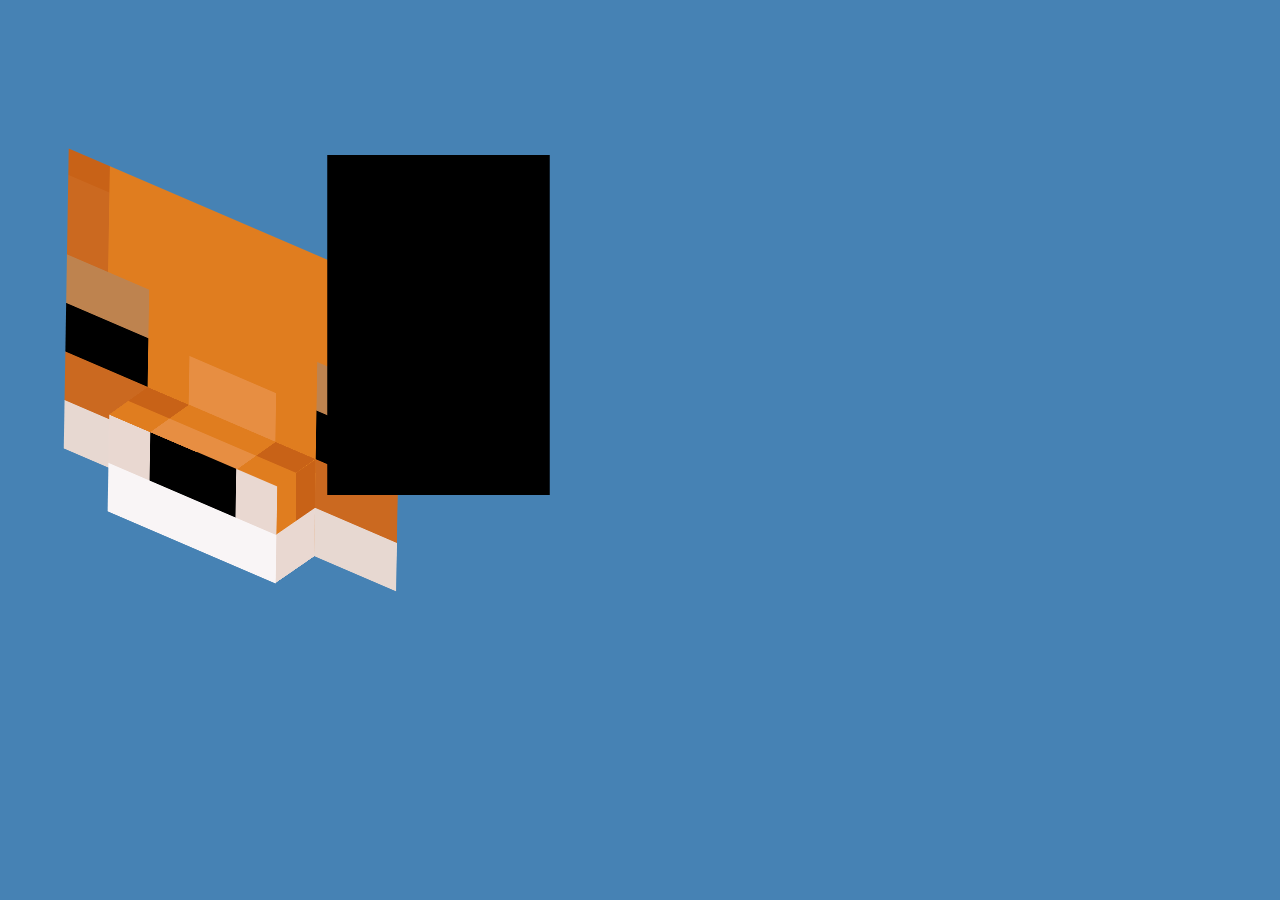
==== index.html @ 478eda70 "Cambios al hocico" ====
<!DOCTYPE html>
<html>
  <head>
    <link rel="stylesheet" type="text/css" href="css.css">
  </head>

  <div class="zorro">
      <div class="cabeza">
        <div class="cabeza_frontal">
          <div class="mancha1_i"></div>
          <div class="mancha2_i"></div>
          <div class="mancha3_i"></div>
          <div class="ojo_i"></div>
          <div class="mancha4_i"></div>
          <div class="mancha5_i"></div>
          <div class="macha_arriba_nariz"></div>
          <div class="mancha1_d"></div>
          <div class="mancha2_d"></div>
          <div class="mancha3_d"></div>
          <div class="ojo_d"></div>
          <div class="mancha4_d"></div>
          <div class="mancha5_d"></div>
        </div>
        <div class="hocico">
          <div class="hocico_frontal">
            <div class="manchahocico1_i"></div>
            <div class="nariz"></div>
            <div class="manchahocico1_d"></div>
            <div class="boca_frontal"></div>
          </div>
          <div class="hocico_top">
            <div class="mancha_hocicoTop1_i"></div>
            <div class="mancha_hocicoTop2"></div>
            <div class="mancha_hocicoTop1_d"></div>
          </div>
          <div class="hocico_lateral">
            <div class="mancha_hocicoLateral1"></div>
            <div class="mancha_hocicoLateral2"></div>
          </div>
        </div>
        <div class="cabeza_lateral">
          
        </div>
      </div>
  </div>
</html>
---- css.css ----
* {
  margin: 0;
  padding: 0;
  box-sizing: border-box;
  background-color: steelblue;
}

.zorro {
  
}

.cabeza {
  position: relative;
  transform-style: preserve-3d;
}

.cabeza_frontal {
  position: absolute;
  top: 200px;
  left: 10px;
  height: 340px;
  width: 445px;
  background-color: #e07d1f;
  transform: rotateY(45deg) rotateX(20deg) rotateZ(20deg);
}

.mancha1_i {
  position: absolute;
  height: 30px;
  width: 55px;
  background-color: #c86217;
}

.mancha2_i {
  position: absolute;
  top: 30px;
  height: 90px;
  width: 55px;
  background-color: #cb6920;
}

.mancha3_i {
  position: absolute;
  top: 120px;
  height: 55px;
  width: 110px;
  background-color: #be834f;
}

.ojo_i {
  position: absolute;
  top: 175px;
  height: 55px;
  width: 110px;
  background-color: #000000;
}

.mancha4_i {
  position: absolute;
  top: 230px;
  height: 55px;
  width: 110px;
  background-color: #cb6920;
}

.mancha5_i {
  position: absolute;
  top: 285px;
  height: 55px;
  width: 110px;
  background-color: #e7d8d1;
}

.macha_arriba_nariz {
  position: absolute;
  top: 175px;
  left: 165px;
  height: 55px;
  width: 116px;
  background-color: #e78e42;
}

.mancha1_d {
  position: relative;
  float: right;
  height: 30px;
  width: 55px;
  background-color: #c86217;
}

.mancha2_d {
  position: relative;
  float: right;
  top: 30px;
  right: -55px;
  height: 90px;
  width: 55px;
  background-color: #cb6920;
}

.mancha3_d {
  position: absolute;
  top: 120px;
  right: 0;
  height: 55px;
  width: 110px;
  background-color: #be834f;
}

.ojo_d {
  position: absolute;
  top: 175px;
  right: 0;
  height: 55px;
  width: 110px;
  background-color: #000000;
}

.mancha4_d {
  position: absolute;
  top: 230px;
  right: 0;
  height: 55px;
  width: 110px;
  background-color: #cb6920;
}

.mancha5_d {
  position: absolute;
  top: 285px;
  right: 0px;
  height: 55px;
  width: 110px;
  background-color: #e7d8d1;
}

.hocico {
  position: absolute;
  transform: translateZ(1000px);
  transform-style: preserve-3d;
}

.hocico_frontal {
  position: absolute;
  top: 444px;
  left: 80px;
  height: 110px;
  width: 225px;
  background-color: #e07d1f;
  transform: rotateY(45deg) rotateX(20deg) rotateZ(20deg);
}

.manchahocico1_i {
  position: absolute;
  height: 55px;
  width: 55px;
  background-color: #e9d8d1;
}

.manchahocico1_d {
  position: relative;
  float: right;
  height: 55px;
  width: 55px;
  background-color: #e9d8d1;
}

.nariz {
  position: absolute;
  left: 55px;
  height: 55px;
  width: 116px;
  background-color: #000000;
}

.boca_frontal {
  position: absolute;
  top: 55px;
  height: 55px;
  width: 225px;
  background-color: #f9f5f6;
}

.hocico_top {
  position: absolute;
  top: 465px;
  left: 36px;
  height: 50px;
  width: 358px;
  background-color: #e07d1f;
  transform: rotateY(45deg) rotateX(-54deg) rotateZ(20deg) 
  translateZ(-50px) translateY(-23px);
}

.mancha_hocicoTop1_i {
  position: absolute;
  height: 25px;
  width: 88px;
  background-color: #c86217;
}

.mancha_hocicoTop1_d {
  position: relative;
  float: right;
  height: 25px;
  width: 85px;
  background-color: #c86217;
}

.mancha_hocicoTop2 {
  position: absolute;
  top: 25px;
  left: 88px;
  height: 25px;
  width: 185px;
  background-color: #e78e42;
}

.hocico_lateral {
  position: absolute;
  top: 473px;
  left: 182px;
  height: 98px;
  width: 225px;
  background-color: #e07d1f;
  transform: rotateY(100deg) rotateX(-2deg) rotateZ(7deg)
  translateX(-4px);
}

.mancha_hocicoLateral1 {
  position: relative;
  float: left;
  height: 50%;
  width: 110px;
  background-color: #c86217;
}

.mancha_hocicoLateral2 {
  position: relative;
  float: right;
  height: 50%;
  width: 100%;
  background-color: #e9d8d1;
}

.cabeza_lateral {
  position: absolute;
  top: 155px;
  left: 216px;
  height: 340px;
  width: 445px;
  background-color: #000000;
  transform: rotateY(60deg) rotateZ(0deg);
}
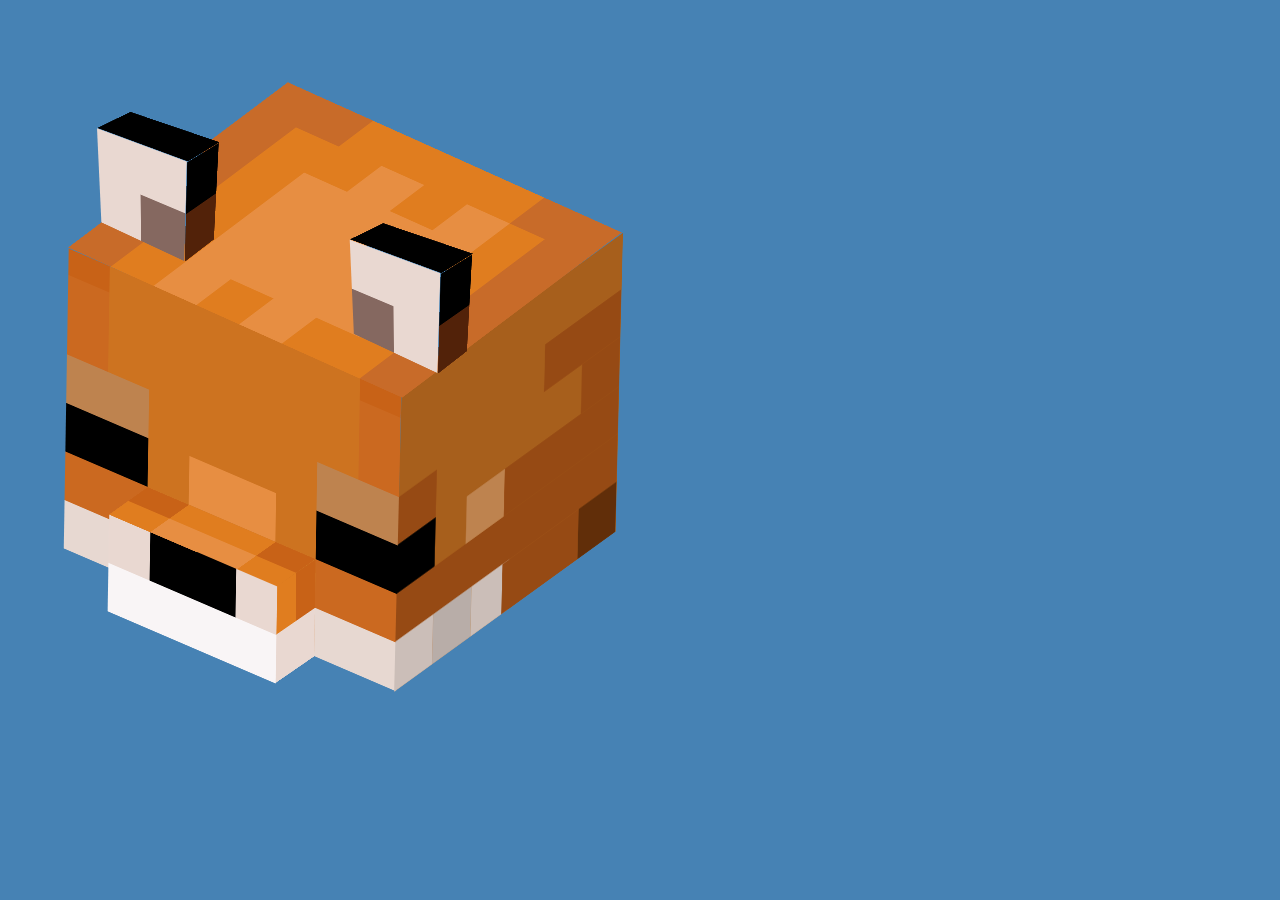
==== commit b2e58564: "Cabeza completa" ====
--- a/index.html
+++ b/index.html
@@ -39,8 +39,47 @@
           </div>
         </div>
         <div class="cabeza_lateral">
-          
+          <div class="macha_cabeza_lateral1_i"></div>
+          <div class="macha_cabeza_lateral2_i"></div>
+          <div class="macha_cabeza_lateral3_i"></div>
+          <div class="macha_cabeza_lateral4_i"></div>
+          <div class="macha_cabeza_lateral5_i"></div>
+          <div class="macha_cabeza_lateral6_i"></div>
+          <div class="macha_cabeza_lateral1_d"></div>
+          <div class="macha_cabeza_lateral2_d"></div>
+          <div class="macha_cabeza_lateral3_d"></div>
+          <div class="macha_cabeza_lateral31_d"></div>
+          <div class="macha_cabeza_lateral4_d"></div>
+          <div class="macha_cabeza_lateral5_d"></div>
         </div>
+        <div class="cabeza_top">
+          <div class="mancha_lateral_cabeza_top_i"></div>
+          <div class="mancha_cabeza_top1_i"></div>
+          <div class="mancha_cabeza_top2_i"></div>
+          <div class="mancha_cabeza_top3_i"></div>
+          <div class="mancha_cabeza_top4_i"></div>
+          <div class="mancha_cabeza_top5_i"></div>
+          <div class="mancha_lateral_cabeza_top_d"></div>
+          <div class="mancha_cabeza_top1_d"></div>
+        </div>
+      </div>
+      <div class="oreja_i">
+        <div class="orejai_frontal">
+          <div class="mancha_orejai_frontal"></div>
+        </div>
+        <div class="orejai_lateral">
+          <div class="mancha_orejai_lateral"></div>
+        </div>
+        <div class="orejai_top"></div>
+      </div>
+      <div class="oreja_d">
+        <div class="orejad_frontal">
+          <div class="mancha_orejad_frontal"></div>
+        </div>
+        <div class="orejad_lateral">
+          <div class="mancha_orejad_lateral"></div>
+        </div>
+        <div class="orejad_top"></div>
       </div>
   </div>
 </html>--- a/css.css
+++ b/css.css
@@ -6,7 +6,8 @@
 }
 
 .zorro {
-  
+  position: absolute;
+  top: 100px;
 }
 
 .cabeza {
@@ -20,7 +21,8 @@
   left: 10px;
   height: 340px;
   width: 445px;
-  background-color: #e07d1f;
+  /*background-color: #e07d1f;*/
+  background-color: #cd7320;
   transform: rotateY(45deg) rotateX(20deg) rotateZ(20deg);
 }
 
@@ -245,10 +247,294 @@
 
 .cabeza_lateral {
   position: absolute;
-  top: 155px;
-  left: 216px;
-  height: 340px;
-  width: 445px;
-  background-color: #000000;
-  transform: rotateY(60deg) rotateZ(0deg);
-}+  top: 190px;
+  left: 350px;
+  height: 345px;
+  width: 320px;
+  background: #a75f1c;
+  transform: skew(-20deg) rotateY(54deg) rotateZ(-30deg) translateZ(-2px);
+}
+
+.macha_cabeza_lateral1_i {
+  position: absolute;
+  top: 120px;
+  height: 55px;
+  width: 55px;
+  background-color: #964a14;
+}
+
+.macha_cabeza_lateral2_i {
+  position: absolute;
+  top: 175px;
+  height: 56.6px;
+  width: 55px;
+  background-color: #000000;
+}
+
+.macha_cabeza_lateral3_i {
+  position: absolute;
+  top: 231.6px;
+  height: 55px;
+  width: 320px;
+  background-color: #964a14;
+}
+
+.macha_cabeza_lateral4_i {
+  position: absolute;
+  top: 286.6px;
+  height: 58px;
+  width: 55px;
+  background-color: #cbbeb8;
+}
+
+.macha_cabeza_lateral5_i {
+  position: absolute;
+  top: 286.6px;
+  left: 55px;
+  height: 58px;
+  width: 55px;
+  background-color: #b8ada8;
+}
+
+.macha_cabeza_lateral6_i {
+  position: absolute;
+  top: 286.6px;
+  left: 110px;
+  height: 58px;
+  width: 55px;
+  background-color: #cbbeb8;
+}
+
+.macha_cabeza_lateral1_d {
+  position: absolute;
+  top: 65px;
+  right: 0;
+  height: 55px;
+  width: 110px;
+  background-color: #964a14;
+}
+
+.macha_cabeza_lateral2_d {
+  position: absolute;
+  top: 120px;
+  right: 0;
+  height: 56.6px;
+  width: 55px;
+  background-color: #964a14;
+}
+
+.macha_cabeza_lateral3_d {
+  position: absolute;
+  top: 176.6px;
+  right: 0;
+  height: 55px;
+  width: 165px;
+  background-color: #964a14;
+}
+
+.macha_cabeza_lateral31_d {
+  position: absolute;
+  top: 176.6px;
+  right: 165px;
+  height: 55px;
+  width: 55px;
+  background-color: #be834f;
+}
+
+.macha_cabeza_lateral4_d {
+  position: absolute;
+  top: 286.6px;
+  right: 0;
+  height: 58px;
+  width: 55px;
+  background-color: #612e09;
+}
+
+.macha_cabeza_lateral5_d {
+  position: absolute;
+  top: 286.6px;
+  right: 55px;
+  height: 58px;
+  width: 110px;
+  background-color: #964a14;
+}
+
+.cabeza_top {
+  position: absolute;
+  top: -35px;
+  left: 130px;
+  height: 350px;
+  width: 430px;
+  background: #e07d1f;
+  transform: rotateY(-3deg) rotateX(54deg) rotateZ(36.5deg);
+}
+
+.mancha_lateral_cabeza_top_i {
+  position: absolute;
+  height: 350px;
+  width: 55px;
+  background-color: #c86b29;
+}
+
+.mancha_cabeza_top1_i {
+  position: absolute;
+  left: 55px;
+  height: 55px;
+  width: 55px;
+  background-color: #c86b29;
+}
+
+.mancha_cabeza_top2_i {
+  position: absolute;
+  left: 110px;
+  bottom: 0;
+  height: 240px;
+  width: 55px;
+  background-color: #e78e42;
+}
+
+.mancha_cabeza_top3_i {
+  position: absolute;
+  left: 165px;
+  bottom: 55px;
+  height: 240px;
+  width: 55px;
+  background-color: #e78e42;
+}
+
+.mancha_cabeza_top4_i {
+  position: absolute;
+  left: 220px;
+  bottom: 0;
+  height: 240px;
+  width: 55px;
+  background-color: #e78e42;
+}
+
+.mancha_cabeza_top5_i {
+  position: absolute;
+  left: 275px;
+  bottom: 55px;
+  height: 240px;
+  width: 55px;
+  background-color: #e78e42;
+}
+
+.mancha_lateral_cabeza_top_d {
+  position: absolute;
+  right: 0;
+  height: 350px;
+  width: 55px;
+  background-color: #c86b29;
+}
+
+.mancha_cabeza_top1_d {
+  position: absolute;
+  right: 55px;
+  height: 55px;
+  width: 45px;
+  background-color: #c86b29;
+}
+
+.oreja_i {
+  position: absolute;
+  top: 30px;
+  left: 101px;
+  height: 110px;
+  width: 110px;
+  transform-style: preserve-3d;
+  transform: perspective(700px) rotateX(-30deg) rotateY(-39deg);
+}
+
+.orejai_frontal {
+  position: absolute;
+  height: 110px;
+  width: 110px;
+  background-color: #e9d8d1;
+  transform: translateZ(24px);
+}
+
+.mancha_orejai_frontal {
+  position: absolute;
+  right: 0;
+  bottom: 0;
+  height: 55px;
+  width: 55px;
+  background-color: #856860;
+}
+
+.orejai_lateral {
+  position: absolute;
+  height: 110px;
+  width: 50px;
+  background-color: #000000;
+  transform: rotateY(90deg) translateZ(86px);
+}
+
+.mancha_orejai_lateral {
+  position: absolute;
+  bottom: 0;
+  height: 55px;
+  width: 50px;
+  background-color: #522209;
+}
+
+.orejai_top {
+  position: absolute;
+  height: 50px;
+  width: 110.8px;
+  background-color: #000000;
+  transform: rotateX(90deg) translateZ(26px) translateX(1px);
+}
+
+.oreja_d {
+  position: absolute;
+  top: 140px;
+  left: 355px;
+  height: 110px;
+  width: 100px;
+  transform-style: preserve-3d;
+  transform: perspective(700px) rotateX(-30deg) rotateY(-39deg);
+}
+
+.orejad_frontal {
+  position: absolute;
+  height: 110px;
+  width: 110px;
+  background-color: #e9d8d1;
+  transform: translateZ(24px);
+}
+
+.mancha_orejad_frontal {
+  position: absolute;
+  bottom: 0;
+  height: 55px;
+  width: 55px;
+  background-color: #856860;
+}
+
+.orejad_lateral {
+  position: absolute;
+  height: 110px;
+  width: 50px;
+  background-color: #000000;
+  transform: rotateY(90deg) translateZ(86px);
+}
+
+.mancha_orejad_lateral {
+  position: absolute;
+  bottom: 0;
+  height: 55px;
+  width: 50px;
+  background-color: #522209;
+}
+
+.orejad_top {
+  position: absolute;
+  height: 50px;
+  width: 110.8px;
+  background-color: #000000;
+  transform: rotateX(90deg) translateZ(26px) translateX(1px);
+}
+
+
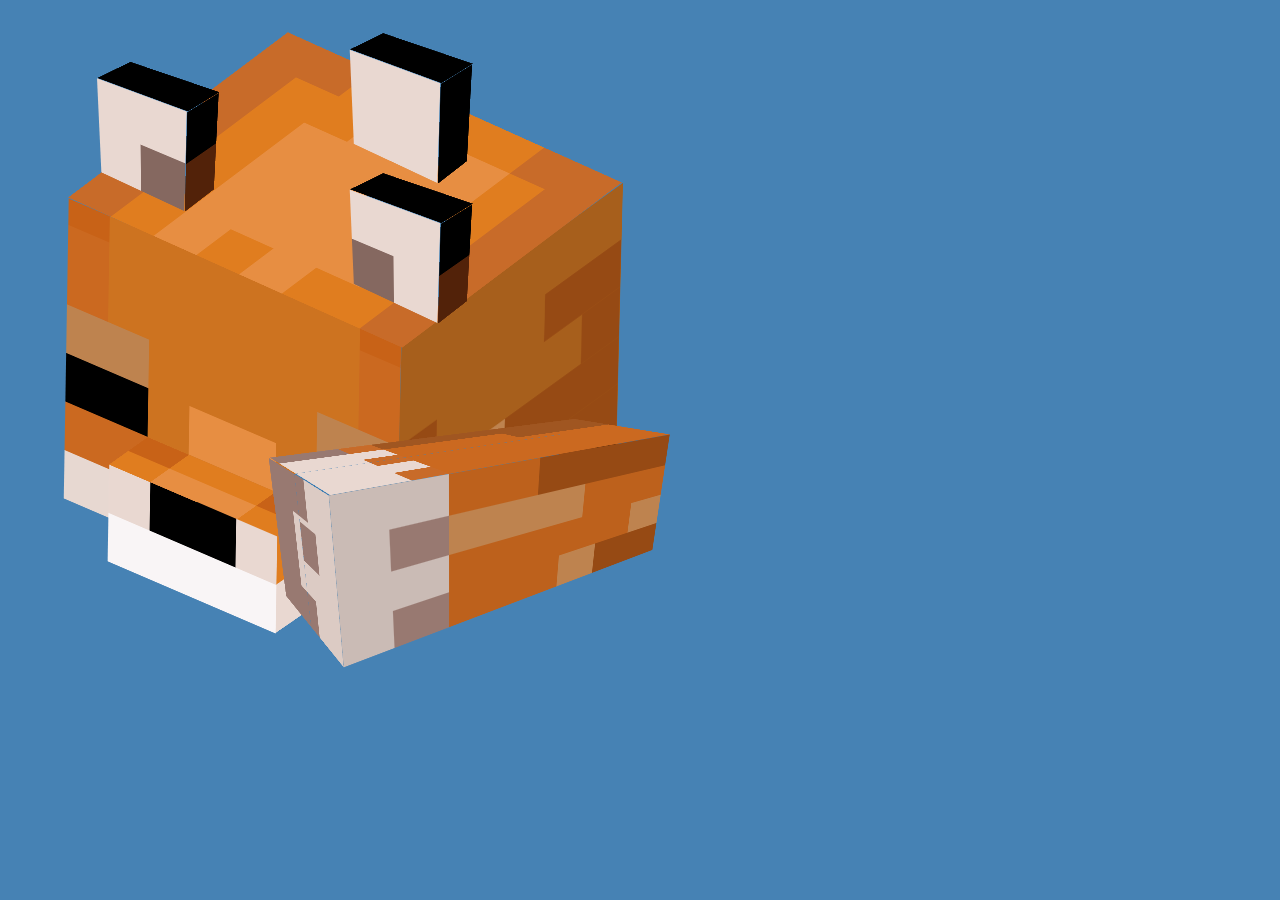
==== commit c1772050: "Cola del zorro" ====
--- a/index.html
+++ b/index.html
@@ -81,5 +81,38 @@
         </div>
         <div class="orejad_top"></div>
       </div>
+      <div class="cola">
+        <div class="cola_frontal">
+          <div class="cola_frontal_blanco"></div>
+          <div class="mancha1_cola_frontal_i"></div>
+          <div class="mancha2_cola_frontal_i"></div>
+          <div class="mancha1_cola_frontal_d"></div>
+          <div class="mancha2_cola_frontal_d"></div>
+          <div class="mancha3_cola_frontal_d"></div>
+          <div class="mancha4_cola_frontal_d"></div>
+          <div class="mancha41_cola_frontal_d"></div>
+        </div>
+        <div class="cola_lateral">
+          <div class="mancha_cola_lateral_d"></div>
+          <div class="mancha1_cola_lateral_d"></div>
+          <div class="mancha2_cola_lateral_d"></div>
+          <div class="mancha3_cola_lateral_d"></div>
+        </div>
+        <div class="cola_top">
+          <div class="cola_top_blanco"></div>
+          <div class="mancha_cola_top_d"></div>
+          <div class="mancha1_cola_top_d"></div>
+          <div class="mancha11_cola_top_d"></div>
+          <div class="mancha2_cola_top_d"></div>
+          <div class="mancha3_cola_top_d"></div>
+          <div class="mancha4_cola_top_d"></div>
+
+        </div>
+      </div>
+      <div class="cuerpo">
+        <div class="cuerpo_frontal"></div>
+        <div class="cuerpo_lateral"></div>
+        <div class="cuerpo_top"></div>
+      </div>
   </div>
 </html>--- a/css.css
+++ b/css.css
@@ -7,7 +7,7 @@
 
 .zorro {
   position: absolute;
-  top: 100px;
+  top: 50px;
 }
 
 .cabeza {
@@ -537,4 +537,239 @@
   transform: rotateX(90deg) translateZ(26px) translateX(1px);
 }
 
-
+/**/
+.cola {
+  position: absolute;
+  /*top: 450px;
+  left: 355px;*/
+  top: 400px;
+  left: 300px;
+  height: 140px;
+  width: 300px;
+  transform-style: preserve-3d;
+  transform: perspective(500px) rotateX(-20deg) rotateY(35deg);
+}
+
+.cola_frontal {
+  position: absolute;
+  height: 140px;
+  width: 400px;
+  background-color: #bd611c;
+  transform: translateZ(70px);
+}
+
+.cola_frontal_blanco {
+  height: 140px;
+  width: 100px;
+  background-color: #cabbb5;
+}
+
+.mancha1_cola_frontal_i {
+  position: absolute;
+  top: 35px;
+  left: 45px;
+  height: 35px;
+  width: 55px;
+  background-color: #987971;
+}
+
+.mancha2_cola_frontal_i {
+  position: absolute;
+  bottom: 0;
+  left: 45px;
+  height: 35px;
+  width: 55px;
+  background-color: #987971;
+}
+
+.mancha1_cola_frontal_d {
+  position: absolute;
+  top: 0;
+  right: 0;
+  height: 35px;
+  width: 200px;
+  background-color: #964a14;
+}
+
+.mancha2_cola_frontal_d {
+  position: absolute;
+  top: 35px;
+  left: 100px;
+  height: 35px;
+  width: 165px;
+  background-color: #be834f;
+}
+
+.mancha3_cola_frontal_d {
+  position: absolute;
+  top: 70px;
+  right: 0;
+  height: 35px;
+  width: 55px;
+  background-color: #be834f;
+}
+
+.mancha4_cola_frontal_d {
+  position: absolute;
+  top: 105px;
+  right: 0;
+  height: 35px;
+  width: 110px;
+  background-color: #964a14;
+}
+
+.mancha41_cola_frontal_d {
+  position: absolute;
+  top: 105px;
+  right: 110px;
+  height: 35px;
+  width: 55px;
+  background-color: #be834f;
+}
+
+.cola_lateral {
+  position: absolute;
+  height: 140px;
+  width: 140px;
+  background-color: #dccbc4;
+  transform: rotateY(90deg) translateZ(-70px);
+}
+
+.mancha_cola_lateral_d {
+  position: absolute;
+  top: 0;
+  right: 0;
+  height: 140px;
+  width: 55px;
+  background-color: #987971;
+}
+
+.mancha1_cola_lateral_d {
+  position: absolute;
+  top: 0;
+  right: 55px;
+  height: 35px;
+  width: 35px;
+  background-color: #987971;
+}
+
+.mancha2_cola_lateral_d {
+  position: absolute;
+  bottom: 0;
+  right: 55px;
+  height: 35px;
+  width: 35px;
+  background-color: #987971;
+}
+
+.mancha3_cola_lateral_d {
+  position: absolute;
+  top: 40px;
+  right: 70px;
+  height: 35px;
+  width: 35px;
+  background-color: #987971;
+}
+
+.cola_top {
+  position: absolute;
+  height: 140px;
+  width: 400px;
+  background-color: #cb6920;
+  transform: rotateX(90deg) translateZ(70px) translateX(1px);
+}
+
+.cola_top_blanco {
+  height: 140px;
+  width: 100px;
+  background-color: #e9d8d1;
+}
+
+.mancha_cola_top_d {
+  position: absolute;
+  top: 0;
+  left: 0;
+  height: 28px;
+  width: 65px;
+  background-color: #987971;
+}
+
+.mancha1_cola_top_d {
+  position: absolute;
+  top: 0;
+  left: 65px;
+  height: 28px;
+  width: 35px;
+  background-color: #c86b29;
+}
+
+.mancha11_cola_top_d {
+  position: absolute;
+  top: 0;
+  right: 0;
+  height: 28px;
+  width: 300px;
+  background-color: #a05621;
+}
+
+.mancha2_cola_top_d {
+  position: absolute;
+  top: 28px;
+  right: 0;
+  height: 28px;
+  width: 150px;
+  background-color: #a05621;
+}
+
+.mancha3_cola_top_d {
+  position: absolute;
+  top: 56px;
+  left: 65px;
+  height: 28px;
+  width: 35px;
+  background-color: #c86b29;
+}
+
+.mancha4_cola_top_d {
+  position: absolute;
+  bottom: 0;
+  left: 65px;
+  height: 28px;
+  width: 35px;
+  background-color: #c86b29;
+}
+
+.cuerpo {
+  position: absolute;
+  
+  left: 355px;
+  height: 110px;
+  width: 100px;
+  transform-style: preserve-3d;
+  transform: perspective(700px) rotateX(-30deg) rotateY(-39deg);
+}
+
+.cuerpo_frontal {
+  position: absolute;
+  height: 110px;
+  width: 110px;
+  background-color: #e9d8d1;
+  transform: translateZ(24px);
+}
+
+.cuerpo_lateral {
+  position: absolute;
+  height: 110px;
+  width: 50px;
+  background-color: #000000;
+  transform: rotateY(90deg) translateZ(86px);
+}
+
+.cuerpo_top {
+  position: absolute;
+  height: 50px;
+  width: 110.8px;
+  background-color: #000000;
+  transform: rotateX(90deg) translateZ(26px) translateX(1px);
+}
+
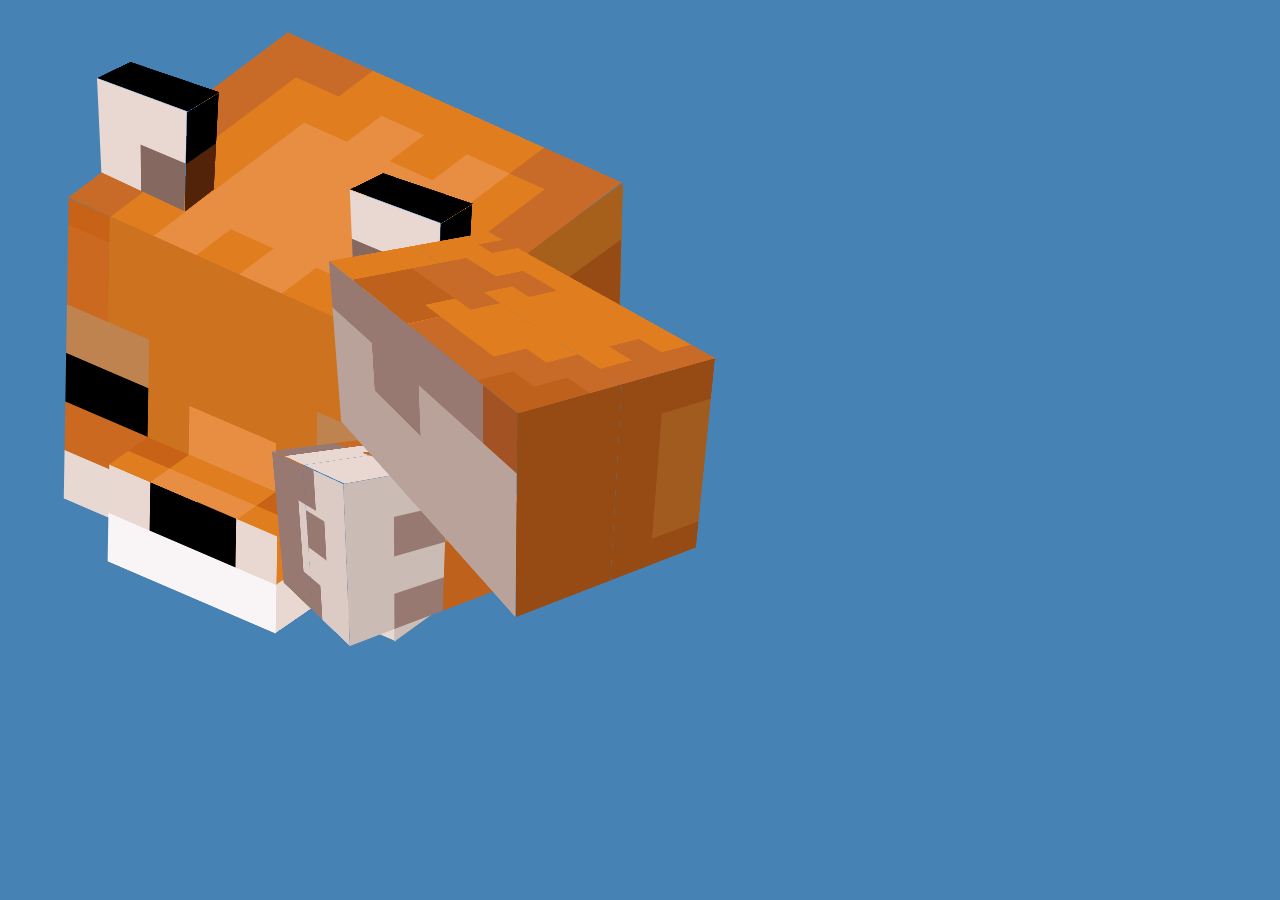
==== commit 2a7aa308: "cuerpo terminado" ====
--- a/index.html
+++ b/index.html
@@ -110,9 +110,30 @@
         </div>
       </div>
       <div class="cuerpo">
-        <div class="cuerpo_frontal"></div>
-        <div class="cuerpo_lateral"></div>
-        <div class="cuerpo_top"></div>
+        <div class="cuerpo_frontal">
+          <div class="mancha1_cuerpo_frontal"></div>
+          <div class="mancha11_cuerpo_frontal"></div>
+          <div class="mancha2_cuerpo_frontal"></div>
+        </div>
+        <div class="cuerpo_lateral">
+          <div class="mancha1_cuerpo_lateral"></div>
+        </div>
+        <div class="cuerpo_top">
+          <div class="mancha1_cuerpo_top"></div>
+          <div class="mancha11_cuerpo_top"></div>
+          <div class="mancha2_cuerpo_top"></div>
+          <div class="mancha21_cuerpo_top"></div>
+          <div class="mancha3_cuerpo_top"></div>
+          <div class="mancha31_cuerpo_top"></div>
+          <div class="mancha4_cuerpo_top"></div>
+          <div class="mancha41_cuerpo_top"></div>
+          <div class="mancha5_cuerpo_top"></div>
+          <div class="mancha51_cuerpo_top"></div>
+          <div class="mancha52_cuerpo_top"></div>
+          <div class="mancha6_cuerpo_top"></div>
+          <div class="mancha61_cuerpo_top"></div>
+          <div class="mancha62_cuerpo_top"></div>
+        </div>
       </div>
   </div>
 </html>--- a/css.css
+++ b/css.css
@@ -545,7 +545,7 @@
   top: 400px;
   left: 300px;
   height: 140px;
-  width: 300px;
+  width: 200px;
   transform-style: preserve-3d;
   transform: perspective(500px) rotateX(-20deg) rotateY(35deg);
 }
@@ -739,37 +739,199 @@
   background-color: #c86b29;
 }
 
+/**/
 .cuerpo {
   position: absolute;
-  
-  left: 355px;
-  height: 110px;
-  width: 100px;
+  top: 200px;
+  left: 300px;
+  height: 200px;
+  width: 400px;
   transform-style: preserve-3d;
-  transform: perspective(700px) rotateX(-30deg) rotateY(-39deg);
+  transform: perspective(1000px) rotateX(-25deg) rotateY(-60deg) translateY(50px);
 }
 
 .cuerpo_frontal {
   position: absolute;
-  height: 110px;
-  width: 110px;
-  background-color: #e9d8d1;
-  transform: translateZ(24px);
+  height: 200px;
+  width: 400px;
+  background-color: #b9a299;
+  transform: translateZ(100px);
+}
+
+.mancha1_cuerpo_frontal {
+  position: absolute;
+  top: 0;
+  left: 0;
+  height: 55px;
+  width: 345px;
+  background-color: #987971;
+}
+
+.mancha11_cuerpo_frontal {
+  position: absolute;
+  top: 0;
+  right: 0;
+  height: 55px;
+  width: 55px;
+  background-color: #a35223;
+}
+
+.mancha2_cuerpo_frontal {
+  position: absolute;
+  top: 55px;
+  left: 110px;
+  height: 55px;
+  width: 110px;
+  background-color: #987971;
 }
 
 .cuerpo_lateral {
   position: absolute;
-  height: 110px;
-  width: 50px;
-  background-color: #000000;
-  transform: rotateY(90deg) translateZ(86px);
+  height: 200px;
+  width: 200px;
+  background-color: #964a14;
+  transform: rotateY(90deg) translateZ(300px);
+}
+
+.mancha1_cuerpo_lateral {
+  position: absolute;
+  top: 40px;
+  right: 0;
+  height: 130px;
+  width: 55px;
+  background-color: #a15b1e;
 }
 
 .cuerpo_top {
   position: absolute;
-  height: 50px;
-  width: 110.8px;
-  background-color: #000000;
-  transform: rotateX(90deg) translateZ(26px) translateX(1px);
-}
-
+  height: 200px;
+  width: 400px;
+  background-color: #e07d1f;
+  transform: rotateX(90deg) translateZ(100px) translateX(1px);
+}
+
+.mancha1_cuerpo_top {
+  position: absolute;
+  top: 0;
+  left: 33px;
+  height: 33px;
+  width: 33px;
+  background-color: #c86b29;
+}
+
+.mancha11_cuerpo_top {
+  position: absolute;
+  top: 0;
+  right: 0;
+  height: 33px;
+  width: 33px;
+  background-color: #c86b29;
+}
+
+.mancha2_cuerpo_top {
+  position: absolute;
+  top: 33px;
+  left: 132px;
+  height: 33px;
+  width: 66px;
+  background-color: #c86b29;
+}
+
+.mancha21_cuerpo_top {
+  position: absolute;
+  top: 33px;
+  right: 0;
+  height: 33px;
+  width: 66px;
+  background-color: #c86b29;
+}
+
+.mancha3_cuerpo_top {
+  position: absolute;
+  top: 66px;
+  left: 66px;
+  height: 33px;
+  width: 99px;
+  background-color: #c86b29;
+}
+
+.mancha31_cuerpo_top {
+  position: absolute;
+  top: 66px;
+  right: 0;
+  height: 33px;
+  width: 33px;
+  background-color: #c86b29;
+}
+
+.mancha4_cuerpo_top {
+  position: absolute;
+  top: 99px;
+  left: 66px;
+  height: 33px;
+  width: 132px;
+  background-color: #c86b29;
+}
+
+.mancha41_cuerpo_top {
+  position: absolute;
+  top: 99px;
+  right: 0;
+  height: 33px;
+  width: 66px;
+  background-color: #c86b29;
+}
+
+.mancha5_cuerpo_top {
+  position: absolute;
+  top: 132px;
+  left: 66px;
+  height: 33px;
+  width: 99px;
+  background-color: #bd611c;
+}
+
+.mancha51_cuerpo_top {
+  position: absolute;
+  top: 132px;
+  right: 33px;
+  height: 33px;
+  width: 66px;
+  background-color: #c86b29;
+}
+
+.mancha52_cuerpo_top {
+  position: absolute;
+  top: 132px;
+  right: 0;
+  height: 33px;
+  width: 33px;
+  background-color: #bd611c;
+}
+
+.mancha6_cuerpo_top {
+  position: absolute;
+  bottom: 0;
+  left: 66px;
+  height: 35px;
+  width: 132px;
+  background-color: #bd611c;
+}
+
+.mancha61_cuerpo_top {
+  position: absolute;
+  bottom: 0;
+  right: 66px;
+  height: 35px;
+  width: 135px;
+  background-color: #c86b29;
+}
+
+.mancha62_cuerpo_top {
+  position: absolute;
+  bottom: 0;
+  right: 0;
+  height: 35px;
+  width: 66px;
+  background-color: #bd611c;
+}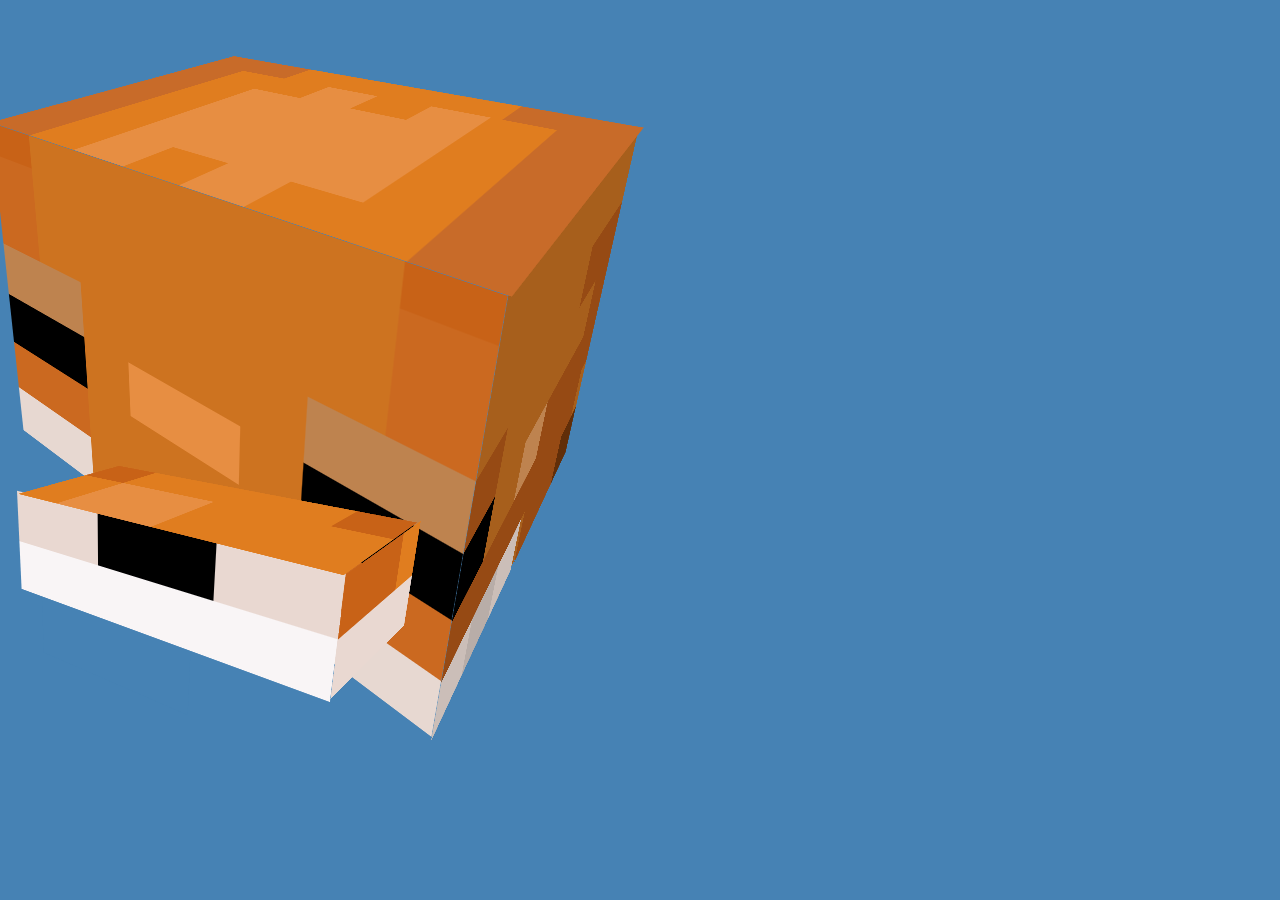
==== commit b7114070: "Cambios" ====
--- a/index.html
+++ b/index.html
@@ -20,23 +20,6 @@
           <div class="ojo_d"></div>
           <div class="mancha4_d"></div>
           <div class="mancha5_d"></div>
-        </div>
-        <div class="hocico">
-          <div class="hocico_frontal">
-            <div class="manchahocico1_i"></div>
-            <div class="nariz"></div>
-            <div class="manchahocico1_d"></div>
-            <div class="boca_frontal"></div>
-          </div>
-          <div class="hocico_top">
-            <div class="mancha_hocicoTop1_i"></div>
-            <div class="mancha_hocicoTop2"></div>
-            <div class="mancha_hocicoTop1_d"></div>
-          </div>
-          <div class="hocico_lateral">
-            <div class="mancha_hocicoLateral1"></div>
-            <div class="mancha_hocicoLateral2"></div>
-          </div>
         </div>
         <div class="cabeza_lateral">
           <div class="macha_cabeza_lateral1_i"></div>
@@ -63,77 +46,23 @@
           <div class="mancha_cabeza_top1_d"></div>
         </div>
       </div>
-      <div class="oreja_i">
-        <div class="orejai_frontal">
-          <div class="mancha_orejai_frontal"></div>
+      <div class="hocico">
+        <div class="hocico_frontal">
+          <div class="manchahocico1_i"></div>
+          <div class="nariz"></div>
+          <div class="manchahocico1_d"></div>
+          <div class="boca_frontal"></div>
         </div>
-        <div class="orejai_lateral">
-          <div class="mancha_orejai_lateral"></div>
+        <div class="hocico_top">
+          <div class="mancha_hocicoTop1_i"></div>
+          <div class="mancha_hocicoTop2"></div>
+          <div class="mancha_hocicoTop1_d"></div>
         </div>
-        <div class="orejai_top"></div>
-      </div>
-      <div class="oreja_d">
-        <div class="orejad_frontal">
-          <div class="mancha_orejad_frontal"></div>
-        </div>
-        <div class="orejad_lateral">
-          <div class="mancha_orejad_lateral"></div>
-        </div>
-        <div class="orejad_top"></div>
-      </div>
-      <div class="cola">
-        <div class="cola_frontal">
-          <div class="cola_frontal_blanco"></div>
-          <div class="mancha1_cola_frontal_i"></div>
-          <div class="mancha2_cola_frontal_i"></div>
-          <div class="mancha1_cola_frontal_d"></div>
-          <div class="mancha2_cola_frontal_d"></div>
-          <div class="mancha3_cola_frontal_d"></div>
-          <div class="mancha4_cola_frontal_d"></div>
-          <div class="mancha41_cola_frontal_d"></div>
-        </div>
-        <div class="cola_lateral">
-          <div class="mancha_cola_lateral_d"></div>
-          <div class="mancha1_cola_lateral_d"></div>
-          <div class="mancha2_cola_lateral_d"></div>
-          <div class="mancha3_cola_lateral_d"></div>
-        </div>
-        <div class="cola_top">
-          <div class="cola_top_blanco"></div>
-          <div class="mancha_cola_top_d"></div>
-          <div class="mancha1_cola_top_d"></div>
-          <div class="mancha11_cola_top_d"></div>
-          <div class="mancha2_cola_top_d"></div>
-          <div class="mancha3_cola_top_d"></div>
-          <div class="mancha4_cola_top_d"></div>
-
+        <div class="hocico_lateral">
+          <div class="mancha_hocicoLateral1"></div>
+          <div class="mancha_hocicoLateral2"></div>
         </div>
       </div>
-      <div class="cuerpo">
-        <div class="cuerpo_frontal">
-          <div class="mancha1_cuerpo_frontal"></div>
-          <div class="mancha11_cuerpo_frontal"></div>
-          <div class="mancha2_cuerpo_frontal"></div>
-        </div>
-        <div class="cuerpo_lateral">
-          <div class="mancha1_cuerpo_lateral"></div>
-        </div>
-        <div class="cuerpo_top">
-          <div class="mancha1_cuerpo_top"></div>
-          <div class="mancha11_cuerpo_top"></div>
-          <div class="mancha2_cuerpo_top"></div>
-          <div class="mancha21_cuerpo_top"></div>
-          <div class="mancha3_cuerpo_top"></div>
-          <div class="mancha31_cuerpo_top"></div>
-          <div class="mancha4_cuerpo_top"></div>
-          <div class="mancha41_cuerpo_top"></div>
-          <div class="mancha5_cuerpo_top"></div>
-          <div class="mancha51_cuerpo_top"></div>
-          <div class="mancha52_cuerpo_top"></div>
-          <div class="mancha6_cuerpo_top"></div>
-          <div class="mancha61_cuerpo_top"></div>
-          <div class="mancha62_cuerpo_top"></div>
-        </div>
-      </div>
+      
   </div>
 </html>--- a/css.css
+++ b/css.css
@@ -11,19 +11,21 @@
 }
 
 .cabeza {
-  position: relative;
+  position: absolute;
+  left: 100px;
+  height: 200px;
+  width: 200px;
   transform-style: preserve-3d;
+  transform: perspective(700px) rotateX(-20deg) rotateY(-40deg) translateY(50px);
 }
 
 .cabeza_frontal {
   position: absolute;
-  top: 200px;
-  left: 10px;
   height: 340px;
   width: 445px;
   /*background-color: #e07d1f;*/
   background-color: #cd7320;
-  transform: rotateY(45deg) rotateX(20deg) rotateZ(20deg);
+  transform: translateZ(170px);
 }
 
 .mancha1_i {
@@ -138,24 +140,26 @@
 
 .hocico {
   position: absolute;
-  transform: translateZ(1000px);
+  top: 400px;
+  left: 10px;
+  height: 200px;
+  width: 200px;
   transform-style: preserve-3d;
+  transform: perspective(700px) rotateX(-20deg) rotateY(-40deg) translateY(50px);
 }
 
 .hocico_frontal {
   position: absolute;
-  top: 444px;
-  left: 80px;
   height: 110px;
-  width: 225px;
+  width: 350px;
   background-color: #e07d1f;
-  transform: rotateY(45deg) rotateX(20deg) rotateZ(20deg);
+  transform: translateZ(30px);
 }
 
 .manchahocico1_i {
   position: absolute;
   height: 55px;
-  width: 55px;
+  width: 110px;
   background-color: #e9d8d1;
 }
 
@@ -163,15 +167,15 @@
   position: relative;
   float: right;
   height: 55px;
-  width: 55px;
+  width: 110px;
   background-color: #e9d8d1;
 }
 
 .nariz {
   position: absolute;
-  left: 55px;
-  height: 55px;
-  width: 116px;
+  left: 110px;
+  height: 55px;
+  width: 130px;
   background-color: #000000;
 }
 
@@ -179,54 +183,48 @@
   position: absolute;
   top: 55px;
   height: 55px;
-  width: 225px;
+  width: 350px;
   background-color: #f9f5f6;
 }
 
 .hocico_top {
   position: absolute;
-  top: 465px;
-  left: 36px;
-  height: 50px;
-  width: 358px;
+  height: 150px;
+  width: 315px;
   background-color: #e07d1f;
-  transform: rotateY(45deg) rotateX(-54deg) rotateZ(20deg) 
-  translateZ(-50px) translateY(-23px);
+  transform: rotateX(90deg) translateZ(90px) translateX(50px);
 }
 
 .mancha_hocicoTop1_i {
   position: absolute;
-  height: 25px;
-  width: 88px;
+  height: 55px;
+  width: 50px;
   background-color: #c86217;
 }
 
 .mancha_hocicoTop1_d {
-  position: relative;
-  float: right;
-  height: 25px;
-  width: 85px;
+  position: absolute;
+  right: 0;
+  height: 55px;
+  width: 50px;
   background-color: #c86217;
 }
 
 .mancha_hocicoTop2 {
   position: absolute;
-  top: 25px;
-  left: 88px;
-  height: 25px;
-  width: 185px;
+  top: 55px;
+  left: 50px;
+  height: 95px;
+  width: 105px;
   background-color: #e78e42;
 }
 
 .hocico_lateral {
   position: absolute;
-  top: 473px;
-  left: 182px;
-  height: 98px;
-  width: 225px;
+  height: 93px;
+  width: 150px;
   background-color: #e07d1f;
-  transform: rotateY(100deg) rotateX(-2deg) rotateZ(7deg)
-  translateX(-4px);
+  transform: rotateY(90deg) translateZ(295px) translateY(-20px) translateX(-10px);
 }
 
 .mancha_hocicoLateral1 {
@@ -247,12 +245,10 @@
 
 .cabeza_lateral {
   position: absolute;
-  top: 190px;
-  left: 350px;
-  height: 345px;
-  width: 320px;
+  height: 340px;
+  width: 340px;
   background: #a75f1c;
-  transform: skew(-20deg) rotateY(54deg) rotateZ(-30deg) translateZ(-2px);
+  transform: rotateY(90deg) translateZ(275px);
 }
 
 .macha_cabeza_lateral1_i {
@@ -361,12 +357,10 @@
 
 .cabeza_top {
   position: absolute;
-  top: -35px;
-  left: 130px;
   height: 350px;
-  width: 430px;
+  width: 440px;
   background: #e07d1f;
-  transform: rotateY(-3deg) rotateX(54deg) rotateZ(36.5deg);
+  transform: rotateX(90deg) translateZ(178px) translateX(8px);
 }
 
 .mancha_lateral_cabeza_top_i {
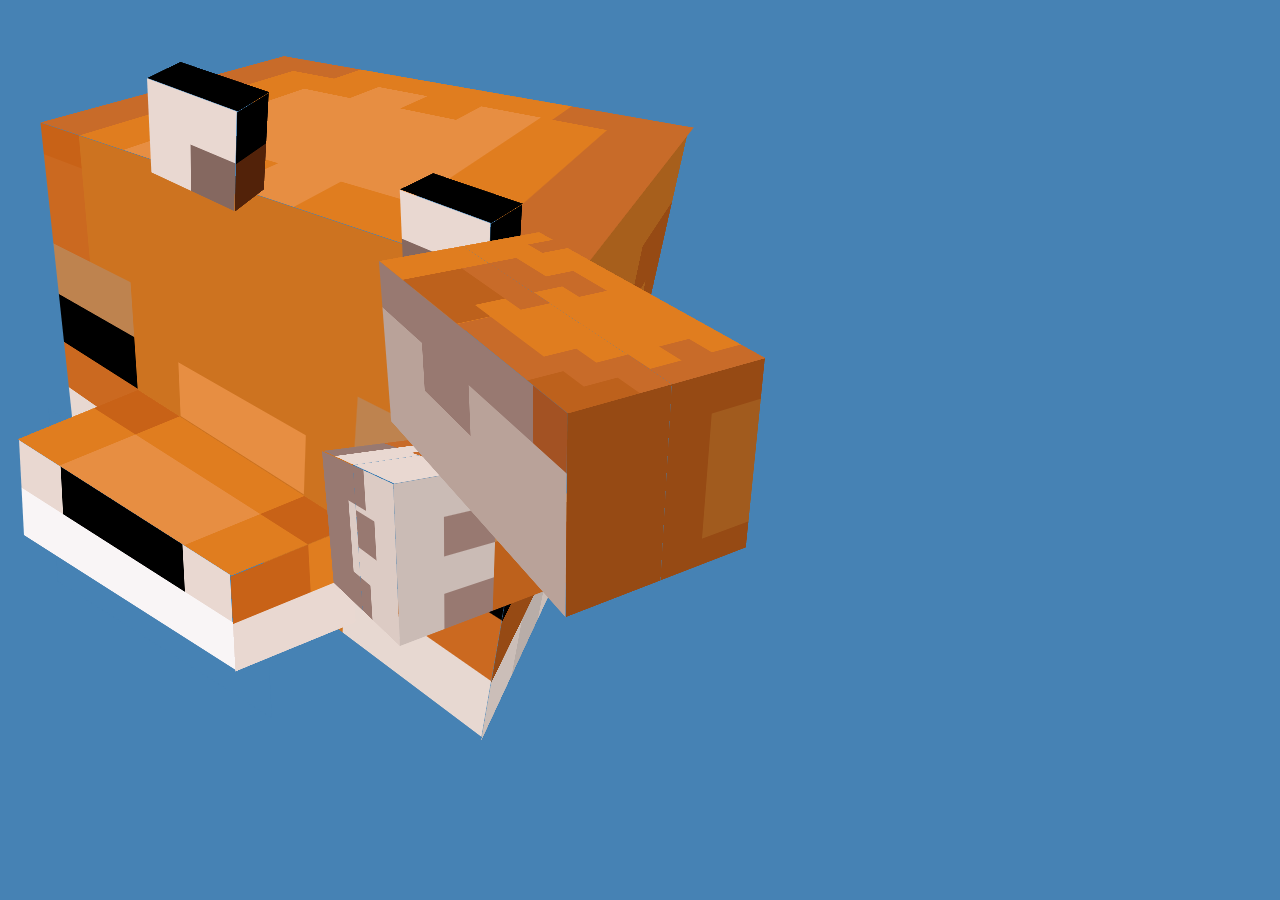
==== commit b08e861b: "Cambios" ====
--- a/index.html
+++ b/index.html
@@ -63,6 +63,76 @@
           <div class="mancha_hocicoLateral2"></div>
         </div>
       </div>
-      
+      <div class="oreja_i">
+        <div class="orejai_frontal">
+          <div class="mancha_orejai_frontal"></div>
+        </div>
+        <div class="orejai_lateral">
+          <div class="mancha_orejai_lateral"></div>
+        </div>
+        <div class="orejai_top"></div>
+      </div>
+      <div class="oreja_d">
+        <div class="orejad_frontal">
+          <div class="mancha_orejad_frontal"></div>
+        </div>
+        <div class="orejad_lateral">
+          <div class="mancha_orejad_lateral"></div>
+        </div>
+        <div class="orejad_top"></div>
+      </div>
+      <div class="cola">
+        <div class="cola_frontal">
+          <div class="cola_frontal_blanco"></div>
+          <div class="mancha1_cola_frontal_i"></div>
+          <div class="mancha2_cola_frontal_i"></div>
+          <div class="mancha1_cola_frontal_d"></div>
+          <div class="mancha2_cola_frontal_d"></div>
+          <div class="mancha3_cola_frontal_d"></div>
+          <div class="mancha4_cola_frontal_d"></div>
+          <div class="mancha41_cola_frontal_d"></div>
+        </div>
+        <div class="cola_lateral">
+          <div class="mancha_cola_lateral_d"></div>
+          <div class="mancha1_cola_lateral_d"></div>
+          <div class="mancha2_cola_lateral_d"></div>
+          <div class="mancha3_cola_lateral_d"></div>
+        </div>
+        <div class="cola_top">
+          <div class="cola_top_blanco"></div>
+          <div class="mancha_cola_top_d"></div>
+          <div class="mancha1_cola_top_d"></div>
+          <div class="mancha11_cola_top_d"></div>
+          <div class="mancha2_cola_top_d"></div>
+          <div class="mancha3_cola_top_d"></div>
+          <div class="mancha4_cola_top_d"></div>
+        </div>
+      </div>
+      <div class="cuerpo">
+        <div class="cuerpo_frontal">
+          <div class="mancha1_cuerpo_frontal"></div>
+          <div class="mancha11_cuerpo_frontal"></div>
+          <div class="mancha2_cuerpo_frontal"></div>
+        </div>
+        <div class="cuerpo_lateral">
+          <div class="mancha1_cuerpo_lateral"></div>
+        </div>
+        <div class="cuerpo_top">
+          <div class="mancha1_cuerpo_top"></div>
+          <div class="mancha11_cuerpo_top"></div>
+          <div class="mancha2_cuerpo_top"></div>
+          <div class="mancha21_cuerpo_top"></div>
+          <div class="mancha3_cuerpo_top"></div>
+          <div class="mancha31_cuerpo_top"></div>
+          <div class="mancha4_cuerpo_top"></div>
+          <div class="mancha41_cuerpo_top"></div>
+          <div class="mancha5_cuerpo_top"></div>
+          <div class="mancha51_cuerpo_top"></div>
+          <div class="mancha52_cuerpo_top"></div>
+          <div class="mancha6_cuerpo_top"></div>
+          <div class="mancha61_cuerpo_top"></div>
+          <div class="mancha62_cuerpo_top"></div>
+        </div>
+      </div>
   </div>
 </html>--- a/css.css
+++ b/css.css
@@ -8,6 +8,7 @@
 .zorro {
   position: absolute;
   top: 50px;
+  left: 50px;
 }
 
 .cabeza {
@@ -80,7 +81,7 @@
   top: 175px;
   left: 165px;
   height: 55px;
-  width: 116px;
+  width: 130px;
   background-color: #e78e42;
 }
 
@@ -140,26 +141,27 @@
 
 .hocico {
   position: absolute;
-  top: 400px;
-  left: 10px;
+  top: 370px;
+  left: -72px;
   height: 200px;
-  width: 200px;
+  width: 360px;
   transform-style: preserve-3d;
-  transform: perspective(700px) rotateX(-20deg) rotateY(-40deg) translateY(50px);
+  transform: rotateZ(-3deg) rotateX(-30deg) rotateY(-55deg) translateY(50px);
+  /*transform: perspective(700px) rotateZ(0deg) rotateX(-30deg) rotateY(-55deg) translateY(50px);*/
 }
 
 .hocico_frontal {
   position: absolute;
   height: 110px;
-  width: 350px;
+  width: 355px;
   background-color: #e07d1f;
-  transform: translateZ(30px);
+  transform: translateZ(60px) translateX(31px);
 }
 
 .manchahocico1_i {
   position: absolute;
   height: 55px;
-  width: 110px;
+  width: 70px;
   background-color: #e9d8d1;
 }
 
@@ -167,15 +169,15 @@
   position: relative;
   float: right;
   height: 55px;
-  width: 110px;
+  width: 80px;
   background-color: #e9d8d1;
 }
 
 .nariz {
   position: absolute;
-  left: 110px;
-  height: 55px;
-  width: 130px;
+  left: 70px;
+  height: 55px;
+  width: 210px;
   background-color: #000000;
 }
 
@@ -183,14 +185,14 @@
   position: absolute;
   top: 55px;
   height: 55px;
-  width: 350px;
+  width: 360px;
   background-color: #f9f5f6;
 }
 
 .hocico_top {
   position: absolute;
   height: 150px;
-  width: 315px;
+  width: 360px;
   background-color: #e07d1f;
   transform: rotateX(90deg) translateZ(90px) translateX(50px);
 }
@@ -198,7 +200,7 @@
 .mancha_hocicoTop1_i {
   position: absolute;
   height: 55px;
-  width: 50px;
+  width: 70px;
   background-color: #c86217;
 }
 
@@ -206,32 +208,32 @@
   position: absolute;
   right: 0;
   height: 55px;
-  width: 50px;
+  width: 80px;
   background-color: #c86217;
 }
 
 .mancha_hocicoTop2 {
   position: absolute;
   top: 55px;
-  left: 50px;
+  left: 70px;
   height: 95px;
-  width: 105px;
+  width: 210px;
   background-color: #e78e42;
 }
 
 .hocico_lateral {
   position: absolute;
-  height: 93px;
+  height: 110px;
   width: 150px;
   background-color: #e07d1f;
-  transform: rotateY(90deg) translateZ(295px) translateY(-20px) translateX(-10px);
+  transform: rotateY(90deg) translateZ(340px) translateY(-18px) translateX(-5px);
 }
 
 .mancha_hocicoLateral1 {
   position: relative;
   float: left;
   height: 50%;
-  width: 110px;
+  width: 97px;
   background-color: #c86217;
 }
 
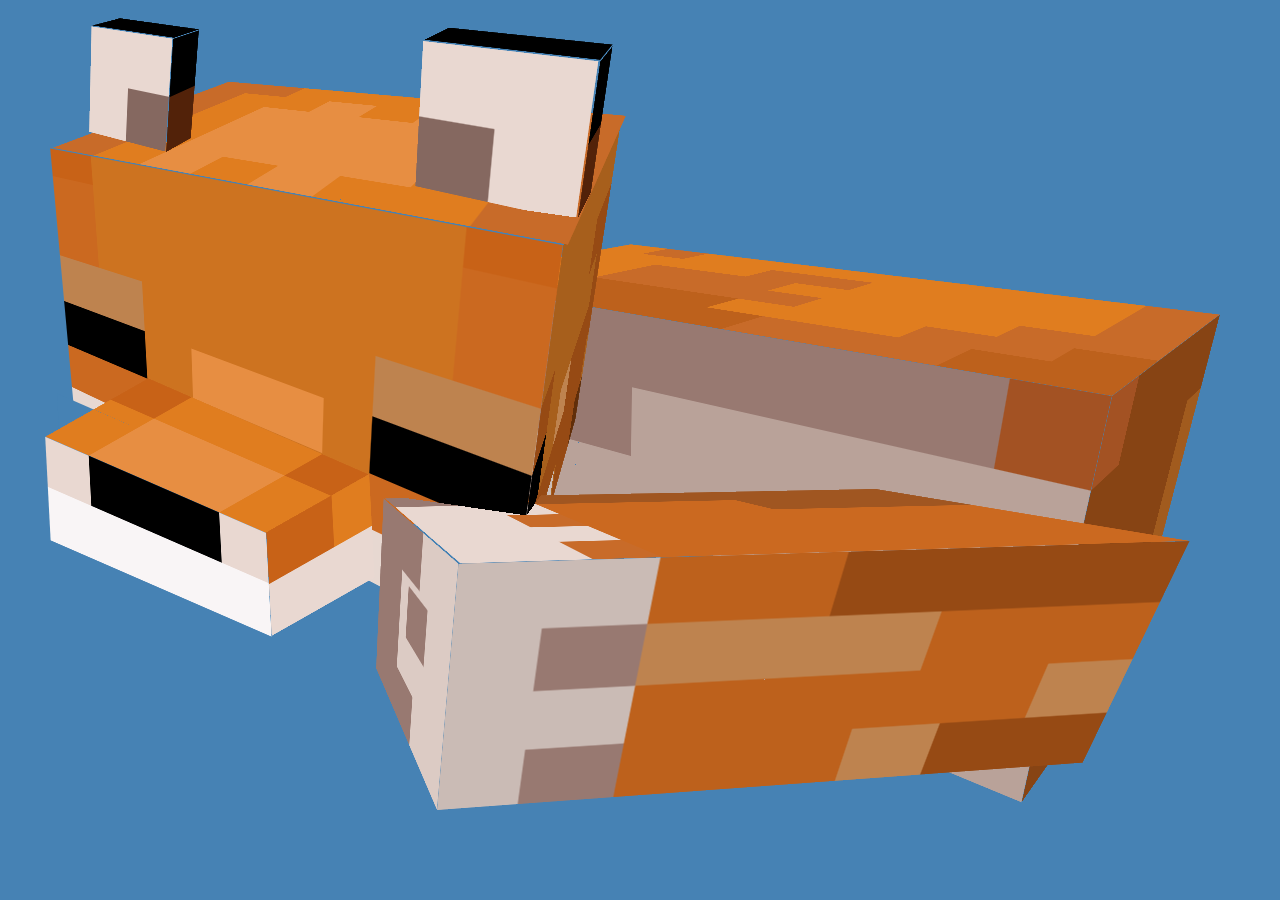
==== commit 49283663: "Union de partes" ====
--- a/index.html
+++ b/index.html
@@ -116,6 +116,7 @@
         </div>
         <div class="cuerpo_lateral">
           <div class="mancha1_cuerpo_lateral"></div>
+          <div class="mancha2_cuerpo_lateral"></div>
         </div>
         <div class="cuerpo_top">
           <div class="mancha1_cuerpo_top"></div>
--- a/css.css
+++ b/css.css
@@ -7,8 +7,9 @@
 
 .zorro {
   position: absolute;
+  transform-style: preserve-3d;
   top: 50px;
-  left: 50px;
+  left: -100px;
 }
 
 .cabeza {
@@ -17,14 +18,13 @@
   height: 200px;
   width: 200px;
   transform-style: preserve-3d;
-  transform: perspective(700px) rotateX(-20deg) rotateY(-40deg) translateY(50px);
+  transform: perspective(700px) rotateX(-20deg) rotateY(-40deg) rotateZ(-5deg) translateY(100px) translateX(50px) translateZ(-150px);
 }
 
 .cabeza_frontal {
   position: absolute;
   height: 340px;
   width: 445px;
-  /*background-color: #e07d1f;*/
   background-color: #cd7320;
   transform: translateZ(170px);
 }
@@ -141,99 +141,98 @@
 
 .hocico {
   position: absolute;
-  top: 370px;
-  left: -72px;
-  height: 200px;
-  width: 360px;
+  top: 300px;
+  left: 90px;
+  height: 110px;
+  width: 100px;
   transform-style: preserve-3d;
-  transform: rotateZ(-3deg) rotateX(-30deg) rotateY(-55deg) translateY(50px);
-  /*transform: perspective(700px) rotateZ(0deg) rotateX(-30deg) rotateY(-55deg) translateY(50px);*/
+  transform: rotateZ(-3deg) rotateX(-30deg) rotateY(-45deg) translateY(0px) translateX(115px) translateZ(40px);
 }
 
 .hocico_frontal {
   position: absolute;
-  height: 110px;
-  width: 355px;
+  height: 120px;
+  width: 305px;
   background-color: #e07d1f;
-  transform: translateZ(60px) translateX(31px);
+  transform: translateZ(70px) translateX(50px);
 }
 
 .manchahocico1_i {
   position: absolute;
-  height: 55px;
-  width: 70px;
+  height: 58px;
+  width: 60px;
   background-color: #e9d8d1;
 }
 
 .manchahocico1_d {
   position: relative;
   float: right;
-  height: 55px;
-  width: 80px;
+  height: 58px;
+  width: 65px;
   background-color: #e9d8d1;
 }
 
 .nariz {
   position: absolute;
-  left: 70px;
-  height: 55px;
-  width: 210px;
+  left: 60px;
+  height: 58px;
+  width: 180px;
   background-color: #000000;
 }
 
 .boca_frontal {
   position: absolute;
+  bottom: 0;
+  height: 62px;
+  width: 100%;
+  background-color: #f9f5f6;
+}
+
+.hocico_top {
+  position: absolute;
+  height: 150px;
+  width: 305px;
+  background-color: #e07d1f;
+  transform: rotateX(90deg) translateZ(75px) translateX(50px) translateY(-5px);
+}
+
+.mancha_hocicoTop1_i {
+  position: absolute;
+  height: 55px;
+  width: 60px;
+  background-color: #c86217;
+}
+
+.mancha_hocicoTop1_d {
+  position: absolute;
+  right: 0;
+  height: 55px;
+  width: 65px;
+  background-color: #c86217;
+}
+
+.mancha_hocicoTop2 {
+  position: absolute;
   top: 55px;
-  height: 55px;
-  width: 360px;
-  background-color: #f9f5f6;
-}
-
-.hocico_top {
-  position: absolute;
-  height: 150px;
-  width: 360px;
-  background-color: #e07d1f;
-  transform: rotateX(90deg) translateZ(90px) translateX(50px);
-}
-
-.mancha_hocicoTop1_i {
-  position: absolute;
-  height: 55px;
-  width: 70px;
-  background-color: #c86217;
-}
-
-.mancha_hocicoTop1_d {
-  position: absolute;
-  right: 0;
-  height: 55px;
-  width: 80px;
-  background-color: #c86217;
-}
-
-.mancha_hocicoTop2 {
-  position: absolute;
-  top: 55px;
-  left: 70px;
+  left: 60px;
   height: 95px;
-  width: 210px;
+  width: 180px;
   background-color: #e78e42;
 }
 
 .hocico_lateral {
   position: absolute;
-  height: 110px;
+  height: 120px;
   width: 150px;
   background-color: #e07d1f;
-  transform: rotateY(90deg) translateZ(340px) translateY(-18px) translateX(-5px);
+  transform: rotateY(90deg) translateZ(285px) translateY(-5px) translateX(0px);
 }
 
 .mancha_hocicoLateral1 {
   position: relative;
   float: left;
   height: 50%;
-  width: 97px;
+  width: 95px;
   background-color: #c86217;
 }
 
@@ -437,15 +436,15 @@
   top: 30px;
   left: 101px;
   height: 110px;
-  width: 110px;
+  width: 90px;
   transform-style: preserve-3d;
-  transform: perspective(700px) rotateX(-30deg) rotateY(-39deg);
+  transform: perspective(700px) rotateX(-20deg) rotateY(-39deg) translateY(-50px) translateX(65px) translateZ(-70px);
 }
 
 .orejai_frontal {
   position: absolute;
   height: 110px;
-  width: 110px;
+  width: 90px;
   background-color: #e9d8d1;
   transform: translateZ(24px);
 }
@@ -455,7 +454,7 @@
   right: 0;
   bottom: 0;
   height: 55px;
-  width: 55px;
+  width: 50%;
   background-color: #856860;
 }
 
@@ -464,7 +463,7 @@
   height: 110px;
   width: 50px;
   background-color: #000000;
-  transform: rotateY(90deg) translateZ(86px);
+  transform: rotateY(90deg) translateZ(66px);
 }
 
 .mancha_orejai_lateral {
@@ -478,25 +477,25 @@
 .orejai_top {
   position: absolute;
   height: 50px;
-  width: 110.8px;
+  width: 91px;
   background-color: #000000;
   transform: rotateX(90deg) translateZ(26px) translateX(1px);
 }
 
 .oreja_d {
   position: absolute;
-  top: 140px;
-  left: 355px;
+  top: 30px;
+  left: 370px;
   height: 110px;
-  width: 100px;
+  width: 90px;
   transform-style: preserve-3d;
-  transform: perspective(700px) rotateX(-30deg) rotateY(-39deg);
+  transform: perspective(700px) rotateX(-20deg) rotateY(-30deg) translateY(-80px) translateX(200px) translateZ(95px);
 }
 
 .orejad_frontal {
   position: absolute;
   height: 110px;
-  width: 110px;
+  width: 115px;
   background-color: #e9d8d1;
   transform: translateZ(24px);
 }
@@ -514,7 +513,7 @@
   height: 110px;
   width: 50px;
   background-color: #000000;
-  transform: rotateY(90deg) translateZ(86px);
+  transform: rotateY(90deg) translateZ(91px);
 }
 
 .mancha_orejad_lateral {
@@ -528,7 +527,7 @@
 .orejad_top {
   position: absolute;
   height: 50px;
-  width: 110.8px;
+  width: 115px;
   background-color: #000000;
   transform: rotateX(90deg) translateZ(26px) translateX(1px);
 }
@@ -536,14 +535,12 @@
 /**/
 .cola {
   position: absolute;
-  /*top: 450px;
-  left: 355px;*/
   top: 400px;
   left: 300px;
   height: 140px;
   width: 200px;
   transform-style: preserve-3d;
-  transform: perspective(500px) rotateX(-20deg) rotateY(35deg);
+  transform: perspective(500px) rotateX(-15deg) rotateY(5deg) translateX(150px) translateZ(200px) translateY(20px);
 }
 
 .cola_frontal {
@@ -738,18 +735,18 @@
 /**/
 .cuerpo {
   position: absolute;
-  top: 200px;
+  top: 300px;
   left: 300px;
-  height: 200px;
-  width: 400px;
+  height: 400px;
+  width: 800px;
   transform-style: preserve-3d;
-  transform: perspective(1000px) rotateX(-25deg) rotateY(-60deg) translateY(50px);
+  transform: perspective(1000px) rotateX(-25deg) rotateY(-40deg) translateZ(50px) translateZ(-300px);
 }
 
 .cuerpo_frontal {
   position: absolute;
-  height: 200px;
-  width: 400px;
+  height: 400px;
+  width: 800px;
   background-color: #b9a299;
   transform: translateZ(100px);
 }
@@ -758,8 +755,8 @@
   position: absolute;
   top: 0;
   left: 0;
-  height: 55px;
-  width: 345px;
+  height: 20%;
+  width: 90%;
   background-color: #987971;
 }
 
@@ -767,51 +764,59 @@
   position: absolute;
   top: 0;
   right: 0;
-  height: 55px;
-  width: 55px;
+  height: 20%;
+  width: 10%;
   background-color: #a35223;
 }
 
 .mancha2_cuerpo_frontal {
   position: absolute;
-  top: 55px;
-  left: 110px;
-  height: 55px;
-  width: 110px;
+  top: 20%;
+  left: 20%;
+  height: 20%;
+  width: 20%;
   background-color: #987971;
 }
 
 .cuerpo_lateral {
   position: absolute;
-  height: 200px;
-  width: 200px;
-  background-color: #964a14;
-  transform: rotateY(90deg) translateZ(300px);
+  height: 400px;
+  width: 400px;
+  background-color: #874414;
+  transform: rotateY(90deg) translateZ(600px) translateX(100px);
 }
 
 .mancha1_cuerpo_lateral {
   position: absolute;
-  top: 40px;
-  right: 0;
-  height: 130px;
-  width: 55px;
+  top: 20%;
+  right: 0;
+  height: 60%;
+  width: 16%;
   background-color: #a15b1e;
 }
 
+.mancha2_cuerpo_lateral {
+  position: absolute;
+  top: 0;
+  height: 20%;
+  width: 20%;
+  background-color: #a35223;
+}
+
 .cuerpo_top {
   position: absolute;
-  height: 200px;
-  width: 400px;
+  height: 400px;
+  width: 800px;
   background-color: #e07d1f;
-  transform: rotateX(90deg) translateZ(100px) translateX(1px);
+  transform: rotateX(90deg) translateZ(200px) translateY(-100px);
 }
 
 .mancha1_cuerpo_top {
   position: absolute;
   top: 0;
-  left: 33px;
-  height: 33px;
-  width: 33px;
+  left: 9%;
+  height: 16%;
+  width: 9%;
   background-color: #c86b29;
 }
 
@@ -819,107 +824,107 @@
   position: absolute;
   top: 0;
   right: 0;
-  height: 33px;
-  width: 33px;
+  height: 16%;
+  width: 9%;
   background-color: #c86b29;
 }
 
 .mancha2_cuerpo_top {
   position: absolute;
-  top: 33px;
-  left: 132px;
-  height: 33px;
-  width: 66px;
+  top: 16%;
+  left: 36%;
+  height: 16%;
+  width: 18%;
   background-color: #c86b29;
 }
 
 .mancha21_cuerpo_top {
   position: absolute;
-  top: 33px;
-  right: 0;
-  height: 33px;
-  width: 66px;
+  top: 16%;
+  right: 0;
+  height: 16%;
+  width: 9%;
   background-color: #c86b29;
 }
 
 .mancha3_cuerpo_top {
   position: absolute;
-  top: 66px;
-  left: 66px;
-  height: 33px;
-  width: 99px;
+  top: 32%;
+  left: 18%;
+  height: 16%;
+  width: 27%;
   background-color: #c86b29;
 }
 
 .mancha31_cuerpo_top {
   position: absolute;
-  top: 66px;
-  right: 0;
-  height: 33px;
-  width: 33px;
+  top: 32%;
+  right: 0;
+  height: 16%;
+  width: 9%;
   background-color: #c86b29;
 }
 
 .mancha4_cuerpo_top {
   position: absolute;
-  top: 99px;
-  left: 66px;
-  height: 33px;
-  width: 132px;
+  top: 48%;
+  left: 18%;
+  height: 16%;
+  width: 36%;
   background-color: #c86b29;
 }
 
 .mancha41_cuerpo_top {
   position: absolute;
-  top: 99px;
-  right: 0;
-  height: 33px;
-  width: 66px;
+  top: 48%;
+  right: 0;
+  height: 16%;
+  width: 18%;
   background-color: #c86b29;
 }
 
 .mancha5_cuerpo_top {
   position: absolute;
-  top: 132px;
-  left: 66px;
-  height: 33px;
-  width: 99px;
+  top: 64%;
+  left: 18%;
+  height: 16%;
+  width: 27%;
   background-color: #bd611c;
 }
 
 .mancha51_cuerpo_top {
   position: absolute;
-  top: 132px;
-  right: 33px;
-  height: 33px;
-  width: 66px;
+  top: 64%;
+  right: 9%;
+  height: 16%;
+  width: 18%;
   background-color: #c86b29;
 }
 
 .mancha52_cuerpo_top {
   position: absolute;
-  top: 132px;
-  right: 0;
-  height: 33px;
-  width: 33px;
+  top: 64%;
+  right: 0;
+  height: 16%;
+  width: 9%;
   background-color: #bd611c;
 }
 
 .mancha6_cuerpo_top {
   position: absolute;
   bottom: 0;
-  left: 66px;
-  height: 35px;
-  width: 132px;
+  left: 18%;
+  height: 20%;
+  width: 36%;
   background-color: #bd611c;
 }
 
 .mancha61_cuerpo_top {
   position: absolute;
   bottom: 0;
-  right: 66px;
-  height: 35px;
-  width: 135px;
+  right: 9%;
+  height: 20%;
+  width: 37%;
   background-color: #c86b29;
 }
 
@@ -927,7 +932,7 @@
   position: absolute;
   bottom: 0;
   right: 0;
-  height: 35px;
-  width: 66px;
+  height: 20%;
+  width: 18%;
   background-color: #bd611c;
 }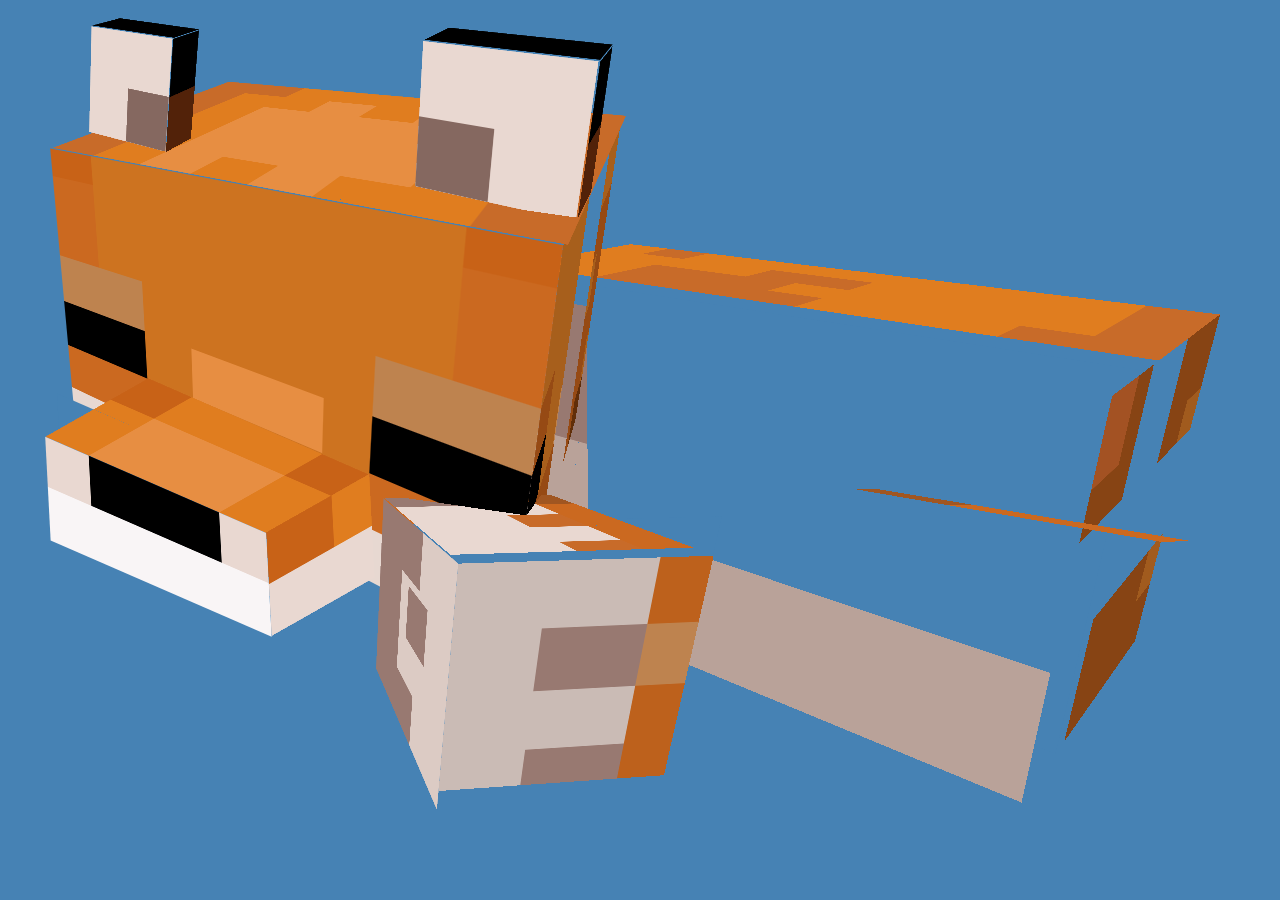
==== commit 4df4bc73: "Cambios" ====
--- a/index.html
+++ b/index.html
@@ -65,21 +65,21 @@
       </div>
       <div class="oreja_i">
         <div class="orejai_frontal">
-          <div class="mancha_orejai_frontal"></div>
+          <p class="mancha_orejai_frontal"></p>
         </div>
         <div class="orejai_lateral">
-          <div class="mancha_orejai_lateral"></div>
+          <span class="mancha_orejai_lateral"></span>
         </div>
         <div class="orejai_top"></div>
       </div>
       <div class="oreja_d">
         <div class="orejad_frontal">
-          <div class="mancha_orejad_frontal"></div>
+          <article class="mancha_orejad_frontal"></article>
         </div>
         <div class="orejad_lateral">
-          <div class="mancha_orejad_lateral"></div>
+          <aside class="mancha_orejad_lateral"></aside>
         </div>
-        <div class="orejad_top"></div>
+        <h1 class="orejad_top"></h1>
       </div>
       <div class="cola">
         <div class="cola_frontal">
--- a/css.css
+++ b/css.css
@@ -12,12 +12,19 @@
   left: -100px;
 }
 
+div div{
+  transform-style: preserve-3d;
+}
+
+div:nth-child(6) {
+  transform-style: preserve-3d;
+}
+
 .cabeza {
   position: absolute;
   left: 100px;
   height: 200px;
   width: 200px;
-  transform-style: preserve-3d;
   transform: perspective(700px) rotateX(-20deg) rotateY(-40deg) rotateZ(-5deg) translateY(100px) translateX(50px) translateZ(-150px);
 }
 
@@ -145,7 +152,6 @@
   left: 90px;
   height: 110px;
   width: 100px;
-  transform-style: preserve-3d;
   transform: rotateZ(-3deg) rotateX(-30deg) rotateY(-45deg) translateY(0px) translateX(115px) translateZ(40px);
 }
 
@@ -437,7 +443,6 @@
   left: 101px;
   height: 110px;
   width: 90px;
-  transform-style: preserve-3d;
   transform: perspective(700px) rotateX(-20deg) rotateY(-39deg) translateY(-50px) translateX(65px) translateZ(-70px);
 }
 
@@ -488,7 +493,6 @@
   left: 370px;
   height: 110px;
   width: 90px;
-  transform-style: preserve-3d;
   transform: perspective(700px) rotateX(-20deg) rotateY(-30deg) translateY(-80px) translateX(200px) translateZ(95px);
 }
 
@@ -539,7 +543,6 @@
   left: 300px;
   height: 140px;
   width: 200px;
-  transform-style: preserve-3d;
   transform: perspective(500px) rotateX(-15deg) rotateY(5deg) translateX(150px) translateZ(200px) translateY(20px);
 }
 
@@ -733,18 +736,21 @@
 }
 
 /**/
+
+.cuerpo > div {
+  position: absolute;
+}
+
 .cuerpo {
   position: absolute;
   top: 300px;
   left: 300px;
   height: 400px;
   width: 800px;
-  transform-style: preserve-3d;
   transform: perspective(1000px) rotateX(-25deg) rotateY(-40deg) translateZ(50px) translateZ(-300px);
 }
 
 .cuerpo_frontal {
-  position: absolute;
   height: 400px;
   width: 800px;
   background-color: #b9a299;
@@ -779,7 +785,6 @@
 }
 
 .cuerpo_lateral {
-  position: absolute;
   height: 400px;
   width: 400px;
   background-color: #874414;
@@ -804,7 +809,6 @@
 }
 
 .cuerpo_top {
-  position: absolute;
   height: 400px;
   width: 800px;
   background-color: #e07d1f;
